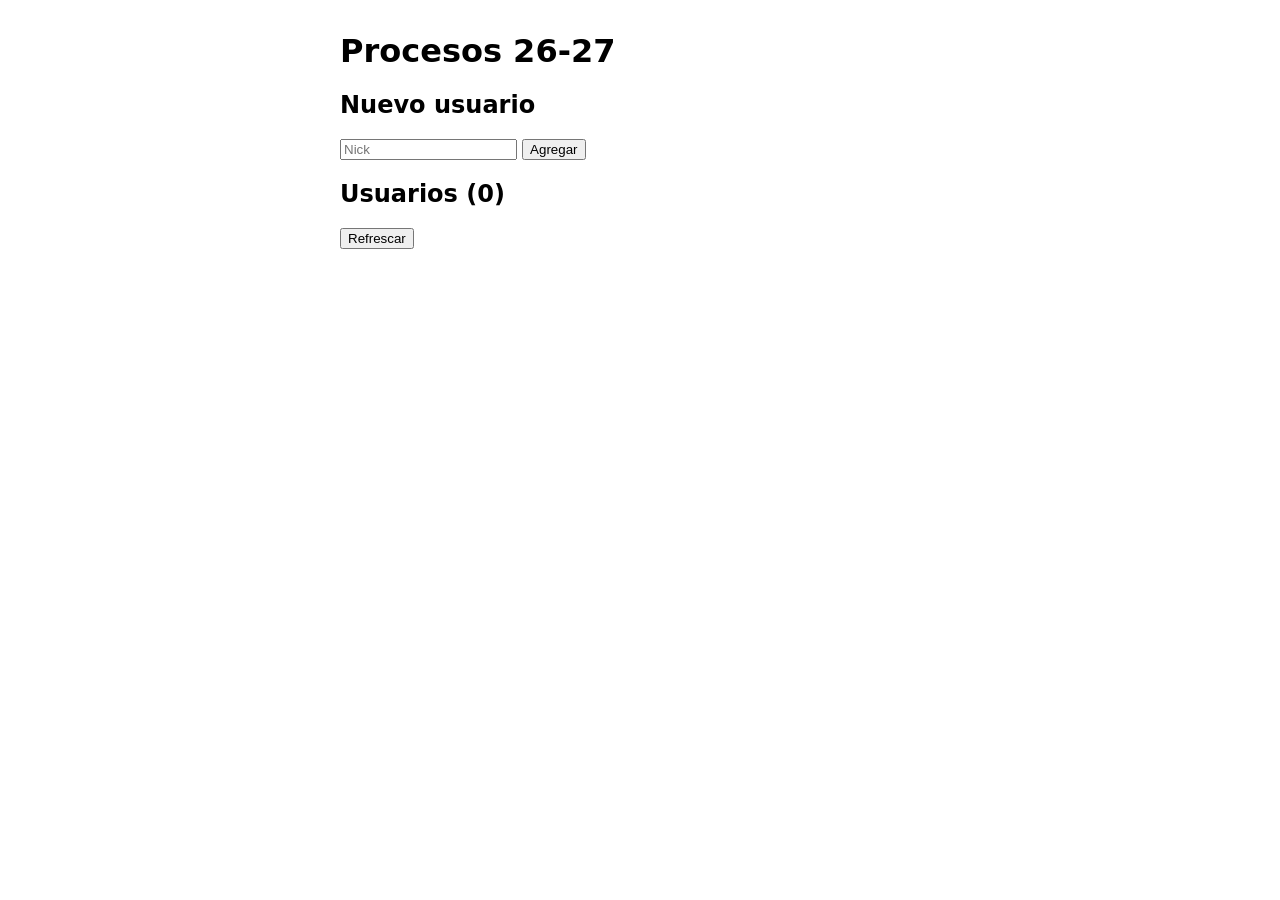
==== cliente/index.html @ 2811d7f0 "T3: Crear frontend separado en presentación y comunicación" ====
<!DOCTYPE html>
<html lang="es">
<head>
    <meta charset="UTF-8">
    <meta name="viewport" content="width=device-width, initial-scale=1.0">
    <title>Procesos 26-27</title>
    <link rel="stylesheet" href="css/estilos.css">
</head>
<body>
    <h1>Procesos 26-27</h1>

    <section>
        <h2>Nuevo usuario</h2>
        <input id="nick" type="text" placeholder="Nick">
        <button id="botonAgregar">Agregar</button>
        <p id="mensaje"></p>
    </section>

    <section>
        <h2>Usuarios (<span id="numeroUsuarios">0</span>)</h2>
        <button id="botonRefrescar">Refrescar</button>
        <ul id="listaUsuarios"></ul>
    </section>

    <script src="js/comunicacion/clienteHttp.js"></script>
    <script src="js/comunicacion/clienteRest.js"></script>
    <script src="js/presentacion/controlWeb.js"></script>
    <script src="js/inicio.js"></script>
</body>
</html>
---- cliente/css/estilos.css ----
body {
    font-family: system-ui, sans-serif;
    max-width: 600px;
    margin: 2rem auto;
}

#mensaje.error {
    color: #c0392b;
}
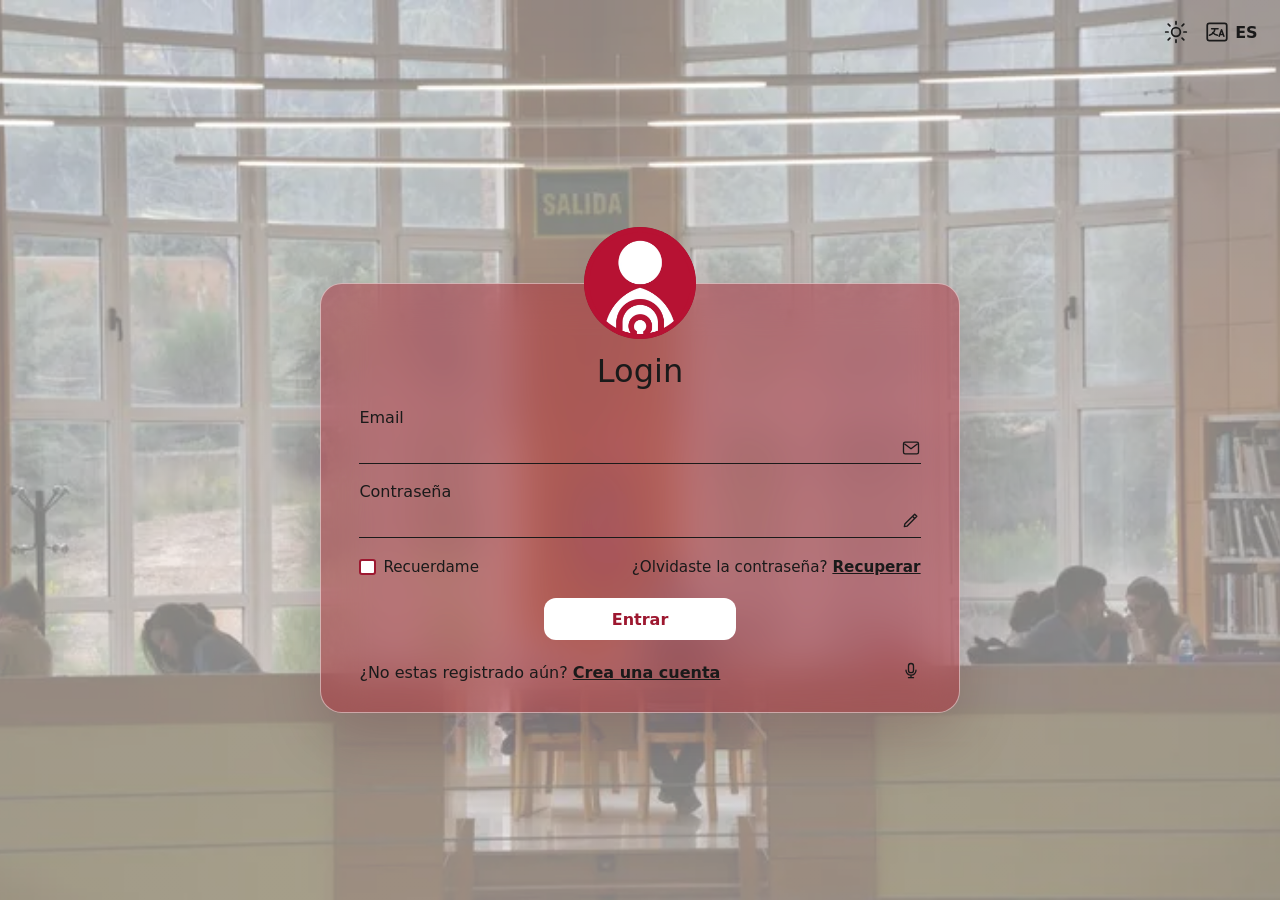
==== commit c315d61e: "T18: Crear la vista de la interfaz" ====
--- a/cliente/index.html
+++ b/cliente/index.html
@@ -4,26 +4,164 @@
     <meta charset="UTF-8">
     <meta name="viewport" content="width=device-width, initial-scale=1.0">
     <title>Procesos 26-27</title>
-    <link rel="stylesheet" href="css/estilos.css">
+    <link rel="stylesheet" href="shared/colores.css">
+    <link rel="stylesheet" href="shared/pagina.css">
+    <link rel="stylesheet" href="shared/dialogo.css">
+    <link rel="stylesheet" href="shared/formulario.css">
+    <link rel="stylesheet" href="shared/usuarios.css">
+    <link rel="stylesheet" href="shared/avisos.css">
 </head>
 <body>
-    <h1>Procesos 26-27</h1>
+    <div class="escena">
+        <div class="herramientas">
+            <button id="botonTema" type="button" data-etiqueta="cambiarTema" aria-label="Cambiar tema">
+                <svg class="icono-sol" viewBox="0 0 24 24" aria-hidden="true">
+                    <circle cx="12" cy="12" r="4" fill="none" stroke="currentColor" stroke-width="1.6"></circle>
+                    <path d="M12 2.5v2.2M12 19.3v2.2M2.5 12h2.2M19.3 12h2.2M4.8 4.8l1.6 1.6M17.6 17.6l1.6 1.6M19.2 4.8l-1.6 1.6M6.4 17.6l-1.6 1.6" fill="none" stroke="currentColor" stroke-width="1.6" stroke-linecap="round"></path>
+                </svg>
+                <svg class="icono-luna" viewBox="0 0 24 24" aria-hidden="true">
+                    <path d="M15.5 3.5a8.2 8.2 0 1 0 5 12.2A7 7 0 0 1 15.5 3.5z" fill="none" stroke="currentColor" stroke-width="1.6" stroke-linejoin="round"></path>
+                </svg>
+            </button>
+            <button id="botonIdioma" type="button" data-etiqueta="cambiarIdioma" aria-label="Cambiar idioma">
+                <svg viewBox="0 0 24 24" aria-hidden="true">
+                    <rect x="3" y="4" width="18" height="16" rx="2" fill="none" stroke="currentColor" stroke-width="1.6"></rect>
+                    <path d="M7 9h6M10 9c0 3-2.2 5-5 6M8 12.5c1.2 1.4 2.6 2.3 4.5 2.5" fill="none" stroke="currentColor" stroke-width="1.4" stroke-linecap="round"></path>
+                    <path d="M14 16l2.2-6 2.2 6M14.7 14.2h3" fill="none" stroke="currentColor" stroke-width="1.4" stroke-linecap="round" stroke-linejoin="round"></path>
+                </svg>
+                <span data-texto="codigo">ES</span>
+            </button>
+        </div>
+        <p id="mensaje" role="status" hidden></p>
 
-    <section>
-        <h2>Nuevo usuario</h2>
-        <input id="nick" type="text" placeholder="Nick">
-        <button id="botonAgregar">Agregar</button>
-        <p id="mensaje"></p>
-    </section>
+        <main class="panel">
+            <img class="logo" src="img/logo-perfil.webp" alt="Universidad de Castilla-La Mancha">
 
-    <section>
-        <h2>Usuarios (<span id="numeroUsuarios">0</span>)</h2>
-        <button id="botonRefrescar">Refrescar</button>
-        <ul id="listaUsuarios"></ul>
-    </section>
+            <section id="vistaInicioSesion" class="tarjeta" hidden>
+                <h1 data-texto="login">Login</h1>
+                <form id="formularioInicioSesion">
+                    <label class="campo">
+                        <span data-texto="email">Email</span>
+                        <span class="linea">
+                            <input name="email" type="email" required autocomplete="email">
+                            <svg viewBox="0 0 24 24" aria-hidden="true">
+                                <rect x="3" y="5" width="18" height="14" rx="2" fill="none" stroke="currentColor" stroke-width="1.6"></rect>
+                                <path d="M4 7l8 6 8-6" fill="none" stroke="currentColor" stroke-width="1.6" stroke-linejoin="round"></path>
+                            </svg>
+                        </span>
+                    </label>
+                    <label class="campo">
+                        <span data-texto="contrasena">Contraseña</span>
+                        <span class="linea">
+                            <input name="contrasena" type="password" required autocomplete="current-password">
+                            <button class="ver-contrasena" type="button" data-etiqueta="verContrasena" aria-label="Mostrar contraseña">
+                                <svg viewBox="0 0 24 24" aria-hidden="true">
+                                    <path d="M4 20l3.2-.6L19 7.6 16.4 5 4.6 16.8 4 20z" fill="none" stroke="currentColor" stroke-width="1.6" stroke-linejoin="round"></path>
+                                    <path d="M13.8 7.6l2.6 2.6" fill="none" stroke="currentColor" stroke-width="1.6"></path>
+                                </svg>
+                            </button>
+                        </span>
+                    </label>
+                    <div class="fila-opciones">
+                        <label class="recordar">
+                            <input id="recordarme" name="recordarme" type="checkbox">
+                            <span data-texto="recordarme">Recuerdame</span>
+                        </label>
+                        <p class="olvido">
+                            <span data-texto="olvidaste">¿Olvidaste la contraseña?</span>
+                            <a href="#" id="enlaceRecuperar" data-texto="recuperar">Recuperar</a>
+                        </p>
+                    </div>
+                    <button class="boton-entrar" type="submit" data-texto="entrar">Entrar</button>
+                    <div class="pie-tarjeta">
+                        <p>
+                            <span data-texto="noRegistrado">¿No estas registrado aún?</span>
+                            <a href="#" id="enlaceRegistro" data-texto="creaCuenta">Crea una cuenta</a>
+                        </p>
+                        <button id="botonVozLogin" class="micro" type="button" data-etiqueta="dictar" aria-label="Dictar">
+                            <svg viewBox="0 0 24 24" aria-hidden="true">
+                                <rect x="9" y="3" width="6" height="11" rx="3" fill="none" stroke="currentColor" stroke-width="1.6"></rect>
+                                <path d="M6 11a6 6 0 0 0 12 0M12 17v3M9 20h6" fill="none" stroke="currentColor" stroke-width="1.6" stroke-linecap="round"></path>
+                            </svg>
+                        </button>
+                    </div>
+                </form>
+            </section>
 
+            <section id="vistaRegistro" class="tarjeta" hidden>
+                <h1 data-texto="registro">Registro</h1>
+                <form id="formularioRegistro">
+                    <label class="campo">
+                        <span data-texto="email">Email</span>
+                        <span class="linea">
+                            <input name="email" type="email" required autocomplete="email">
+                            <svg viewBox="0 0 24 24" aria-hidden="true">
+                                <rect x="3" y="5" width="18" height="14" rx="2" fill="none" stroke="currentColor" stroke-width="1.6"></rect>
+                                <path d="M4 7l8 6 8-6" fill="none" stroke="currentColor" stroke-width="1.6" stroke-linejoin="round"></path>
+                            </svg>
+                        </span>
+                    </label>
+                    <label class="campo">
+                        <span data-texto="nick">Nick</span>
+                        <span class="linea">
+                            <input name="nick" type="text" required maxlength="30" autocomplete="nickname">
+                            <svg viewBox="0 0 24 24" aria-hidden="true">
+                                <circle cx="12" cy="8" r="3.2" fill="none" stroke="currentColor" stroke-width="1.6"></circle>
+                                <path d="M5.5 19c1.2-3 3.4-4.5 6.5-4.5s5.3 1.5 6.5 4.5" fill="none" stroke="currentColor" stroke-width="1.6" stroke-linecap="round"></path>
+                            </svg>
+                        </span>
+                    </label>
+                    <label class="campo">
+                        <span data-texto="contrasena">Contraseña</span>
+                        <span class="linea">
+                            <input name="contrasena" type="password" required minlength="8" maxlength="64" autocomplete="new-password">
+                            <button class="ver-contrasena" type="button" data-etiqueta="verContrasena" aria-label="Mostrar contraseña">
+                                <svg viewBox="0 0 24 24" aria-hidden="true">
+                                    <path d="M4 20l3.2-.6L19 7.6 16.4 5 4.6 16.8 4 20z" fill="none" stroke="currentColor" stroke-width="1.6" stroke-linejoin="round"></path>
+                                    <path d="M13.8 7.6l2.6 2.6" fill="none" stroke="currentColor" stroke-width="1.6"></path>
+                                </svg>
+                            </button>
+                        </span>
+                    </label>
+                    <button class="enviar" type="submit" data-texto="crearCuenta">Crear cuenta</button>
+                    <div class="pie-tarjeta">
+                        <p>
+                            <span data-texto="yaTienes">¿Ya tienes cuenta?</span>
+                            <a href="#" id="enlaceInicioSesion" data-texto="iniciaSesion">Inicia sesión</a>
+                        </p>
+                        <button id="botonVozRegistro" class="micro" type="button" data-etiqueta="dictar" aria-label="Dictar">
+                            <svg viewBox="0 0 24 24" aria-hidden="true">
+                                <rect x="9" y="3" width="6" height="11" rx="3" fill="none" stroke="currentColor" stroke-width="1.6"></rect>
+                                <path d="M6 11a6 6 0 0 0 12 0M12 17v3M9 20h6" fill="none" stroke="currentColor" stroke-width="1.6" stroke-linecap="round"></path>
+                            </svg>
+                        </button>
+                    </div>
+                </form>
+            </section>
+
+            <section id="vistaUsuarios" class="tarjeta" hidden>
+                <h1><span data-texto="usuarios">Usuarios</span> (<span id="numeroUsuarios">0</span>)</h1>
+                <p class="sesion-actual">
+                    <span id="usuarioActual"></span>
+                    <button id="botonCerrarSesion" type="button" data-texto="cerrarSesion">Cerrar sesión</button>
+                </p>
+                <button id="botonRefrescar" class="enviar" type="button" data-texto="refrescar">Refrescar</button>
+                <ul id="listaUsuarios"></ul>
+            </section>
+
+        </main>
+    </div>
+
+    <script src="js/comunicacion/errorApi.js"></script>
     <script src="js/comunicacion/clienteHttp.js"></script>
     <script src="js/comunicacion/clienteRest.js"></script>
+    <script src="shared/textosInterfaz.js"></script>
+    <script src="js/presentacion/dictadoVoz.js"></script>
+    <script src="js/presentacion/vistas/vistaBarraHerramientas.js"></script>
+    <script src="js/presentacion/vistas/vistaCabecera.js"></script>
+    <script src="js/presentacion/vistas/vistaInicioSesion.js"></script>
+    <script src="js/presentacion/vistas/vistaRegistro.js"></script>
+    <script src="js/presentacion/vistas/vistaUsuarios.js"></script>
     <script src="js/presentacion/controlWeb.js"></script>
     <script src="js/inicio.js"></script>
 </body>
--- a/cliente/shared/colores.css
+++ b/cliente/shared/colores.css
@@ -0,0 +1,12 @@
+:root {
+    --rojo-logo: #9d1830;
+    --texto: #1a1a1a;
+    --texto-oscuro: #f7f7f7;
+    --cristal-rojo: rgba(168, 28, 44, 0.46);
+    --cristal-rojo-oscuro: rgba(110, 18, 32, 0.38);
+    --cristal-blanco: rgba(255, 255, 255, 0.62);
+    --borde-cristal: rgba(255, 255, 255, 0.48);
+    --borde-aviso: rgba(255, 255, 255, 0.75);
+    --velo-claro: rgba(255, 255, 255, 0.5);
+    --velo-oscuro: rgba(12, 12, 14, 0.78);
+}
--- a/cliente/shared/pagina.css
+++ b/cliente/shared/pagina.css
@@ -0,0 +1,75 @@
+* {
+    box-sizing: border-box;
+}
+
+body {
+    margin: 0;
+    min-height: 100vh;
+    font-family: "Segoe UI", system-ui, sans-serif;
+    color: var(--texto);
+    color-scheme: light;
+}
+
+body.oscuro {
+    color: var(--texto-oscuro);
+    color-scheme: dark;
+}
+
+.escena {
+    min-height: 100vh;
+    position: relative;
+    display: flex;
+    align-items: safe center;
+    justify-content: center;
+    padding: 5.5rem 2.5rem 3rem;
+    background:
+        linear-gradient(var(--velo-claro), var(--velo-claro)),
+        url("../img/biblioteca.webp") center / cover no-repeat fixed;
+}
+
+body.oscuro .escena {
+    background:
+        linear-gradient(var(--velo-oscuro), var(--velo-oscuro)),
+        url("../img/biblioteca.webp") center / cover no-repeat;
+}
+
+.herramientas {
+    position: absolute;
+    top: 1.2rem;
+    right: 1.4rem;
+    display: flex;
+    align-items: center;
+    gap: 0.9rem;
+    z-index: 2;
+}
+
+.herramientas button {
+    display: flex;
+    align-items: center;
+    gap: 0.35rem;
+    padding: 0;
+    border: 0;
+    background: transparent;
+    color: inherit;
+    font: inherit;
+    font-weight: 650;
+    cursor: pointer;
+}
+
+.herramientas svg {
+    width: 26px;
+    height: 26px;
+}
+
+body:not(.oscuro) .icono-luna,
+body.oscuro .icono-sol {
+    display: none;
+}
+
+.panel {
+    width: 640px;
+    flex: 0 0 640px;
+    display: flex;
+    flex-direction: column;
+    align-items: center;
+}
--- a/cliente/shared/dialogo.css
+++ b/cliente/shared/dialogo.css
@@ -0,0 +1,46 @@
+.logo {
+    width: 112px;
+    height: 112px;
+    border-radius: 50%;
+    object-fit: cover;
+    margin-bottom: -56px;
+    position: relative;
+    z-index: 1;
+    background: var(--rojo-logo);
+}
+
+.tarjeta:not([hidden]) {
+    display: block;
+}
+
+.tarjeta {
+    width: 100%;
+    position: relative;
+    background: var(--cristal-rojo);
+    color: var(--texto);
+    border: 1px solid var(--borde-cristal);
+    border-radius: 22px;
+    padding: 4.2rem 2.4rem 1.7rem;
+    box-shadow: 0 24px 60px rgba(60, 8, 16, 0.18);
+    backdrop-filter: blur(22px) saturate(1.4);
+    -webkit-backdrop-filter: blur(22px) saturate(1.4);
+}
+
+body.oscuro .tarjeta {
+    background: var(--cristal-rojo-oscuro);
+    color: var(--texto-oscuro);
+    border-color: rgba(255, 255, 255, 0.2);
+    box-shadow: 0 24px 60px rgba(0, 0, 0, 0.4);
+}
+
+.tarjeta h1 {
+    margin: 0;
+    text-align: center;
+    font-size: 2rem;
+    font-weight: 500;
+}
+
+.tarjeta a {
+    color: inherit;
+    font-weight: 650;
+}
--- a/cliente/shared/formulario.css
+++ b/cliente/shared/formulario.css
@@ -0,0 +1,132 @@
+.campo {
+    display: flex;
+    flex-direction: column;
+    gap: 0.35rem;
+    margin-top: 1.15rem;
+}
+
+.linea {
+    display: flex;
+    align-items: center;
+    gap: 0.5rem;
+    border-bottom: 1px solid currentColor;
+}
+
+.linea input {
+    flex: 1;
+    min-width: 0;
+    border: 0;
+    background: transparent;
+    color: inherit;
+    font: inherit;
+    padding: 0.35rem 0;
+    outline: none;
+}
+
+.linea svg,
+.micro svg {
+    width: 20px;
+    height: 20px;
+    flex: none;
+}
+
+.fila-opciones {
+    display: flex;
+    justify-content: space-between;
+    align-items: center;
+    gap: 1.5rem;
+    margin-top: 1.25rem;
+    font-size: 0.95rem;
+    white-space: nowrap;
+}
+
+.recordar {
+    display: flex;
+    flex-direction: row;
+    align-items: center;
+    gap: 0.45rem;
+}
+
+.recordar input {
+    appearance: none;
+    width: 1.05rem;
+    height: 1.05rem;
+    margin: 0;
+    border: 2px solid var(--rojo-logo);
+    border-radius: 3px;
+    background: #fff;
+    display: grid;
+    place-content: center;
+    cursor: pointer;
+}
+
+.recordar input:checked {
+    background: var(--rojo-logo);
+    border-color: var(--rojo-logo);
+}
+
+.recordar input:checked::after {
+    content: "";
+    width: 0.28rem;
+    height: 0.5rem;
+    border: solid #fff;
+    border-width: 0 2px 2px 0;
+    transform: rotate(45deg) translate(-1px, -1px);
+}
+
+.olvido,
+.pie-tarjeta p {
+    margin: 0;
+}
+
+.olvido {
+    text-align: right;
+}
+
+.enviar {
+    display: block;
+    margin: 1rem auto 0;
+    padding: 0;
+    border: 0;
+    background: transparent;
+    color: inherit;
+    font: inherit;
+    font-weight: 650;
+    text-decoration: underline;
+    text-underline-offset: 3px;
+    cursor: pointer;
+}
+
+.boton-entrar {
+    display: block;
+    margin: 1.4rem auto 0;
+    min-width: 12rem;
+    padding: 0.7rem 2rem;
+    border: 0;
+    border-radius: 12px;
+    background: #fff;
+    color: var(--rojo-logo);
+    font: inherit;
+    font-weight: 650;
+    text-decoration: none;
+    cursor: pointer;
+}
+
+.pie-tarjeta {
+    display: flex;
+    align-items: center;
+    justify-content: space-between;
+    gap: 1.5rem;
+    margin-top: 1.35rem;
+    font-size: 1rem;
+    white-space: nowrap;
+}
+
+.micro,
+.ver-contrasena {
+    padding: 0;
+    border: 0;
+    background: transparent;
+    color: inherit;
+    cursor: pointer;
+}
--- a/cliente/shared/usuarios.css
+++ b/cliente/shared/usuarios.css
@@ -0,0 +1,41 @@
+.sesion-actual {
+    display: flex;
+    justify-content: space-between;
+    align-items: center;
+    gap: 1rem;
+    margin: 1.25rem 0 0;
+    font-size: 1rem;
+    white-space: nowrap;
+}
+
+#botonCerrarSesion,
+#listaUsuarios button {
+    border: 1px solid currentColor;
+    background: transparent;
+    color: inherit;
+    border-radius: 999px;
+    padding: 0.25rem 0.75rem;
+    font: inherit;
+    font-size: 0.8rem;
+    cursor: pointer;
+}
+
+#listaUsuarios {
+    list-style: none;
+    margin: 0.4rem 0 0;
+    padding: 0;
+}
+
+#listaUsuarios li {
+    display: flex;
+    justify-content: space-between;
+    align-items: center;
+    gap: 1rem;
+    padding: 0.75rem 0;
+    border-bottom: 1px solid rgba(0, 0, 0, 0.22);
+    white-space: nowrap;
+}
+
+body.oscuro #listaUsuarios li {
+    border-bottom-color: rgba(255, 255, 255, 0.28);
+}
--- a/cliente/shared/avisos.css
+++ b/cliente/shared/avisos.css
@@ -0,0 +1,22 @@
+#mensaje:not([hidden]) {
+    display: block;
+}
+
+#mensaje {
+    position: fixed;
+    top: 4.8rem;
+    right: 1.6rem;
+    z-index: 3;
+    max-width: 22rem;
+    margin: 0;
+    padding: 0.95rem 1.2rem;
+    border: 1px solid var(--borde-aviso);
+    border-radius: 16px;
+    background: var(--cristal-blanco);
+    color: var(--rojo-logo);
+    font-weight: 650;
+    text-align: left;
+    box-shadow: 0 16px 40px rgba(80, 10, 20, 0.14);
+    backdrop-filter: blur(18px) saturate(1.3);
+    -webkit-backdrop-filter: blur(18px) saturate(1.3);
+}
